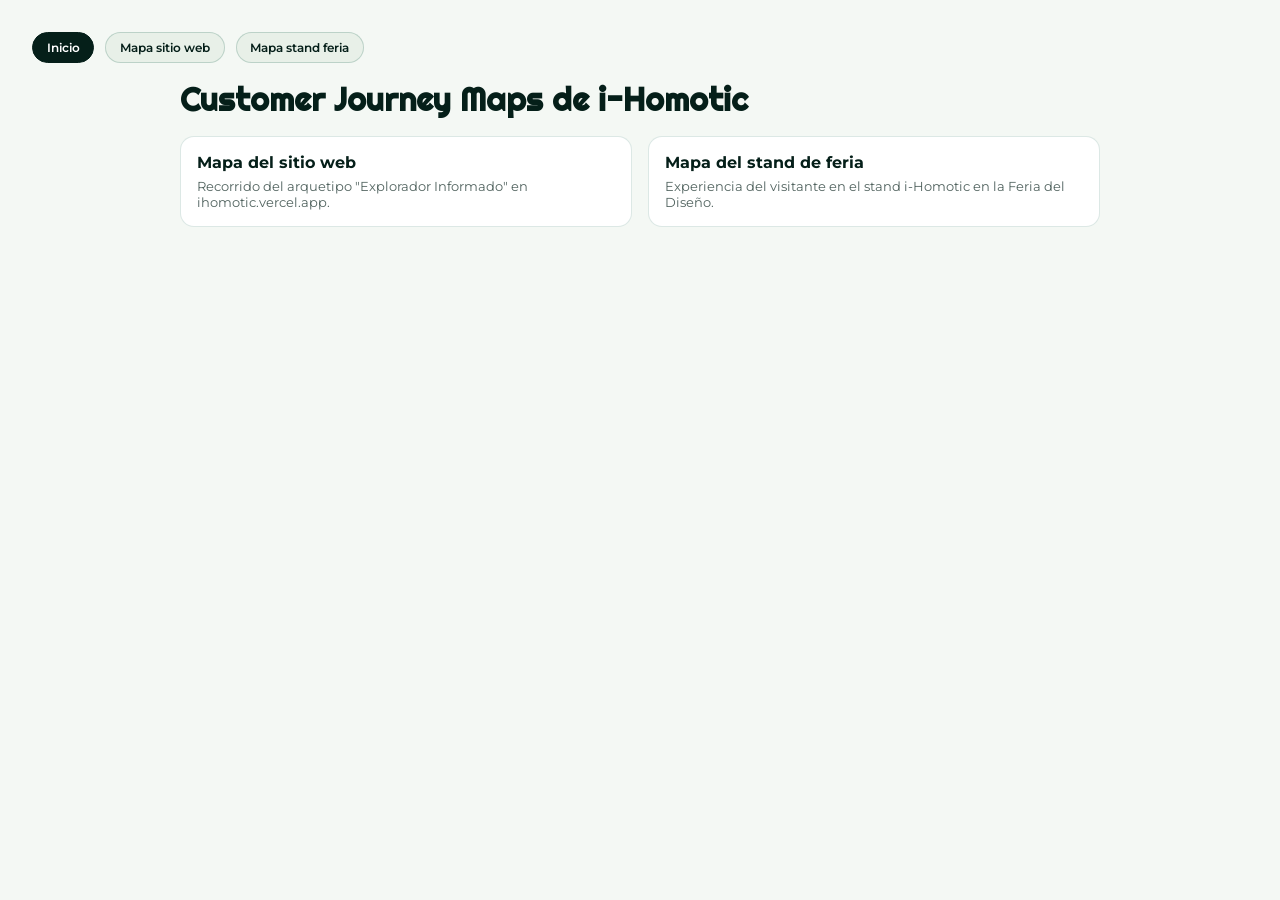
==== index.html @ fa628235 "Crear CSS global, navbar común e index de navegación Agent-Logs-Url: https://github.com/EAFIT-ENFASI" ====
<!DOCTYPE html>
<html lang="es">
<head>
  <meta charset="UTF-8">
  <meta name="viewport" content="width=device-width, initial-scale=1.0">
  <title>Customer Journey Maps – IHomotic</title>
  <link href="https://fonts.googleapis.com/css2?family=Righteous&family=Montserrat:wght@400;500;600;700&display=swap" rel="stylesheet">
  <link rel="stylesheet" href="styles.css">
</head>
<body>

  <nav class="global-nav" aria-label="Navegación principal">
    <a class="global-nav-link active" href="index.html" aria-current="page">Inicio</a>
    <a class="global-nav-link" href="customer-journey-map.html">Mapa sitio web</a>
    <a class="global-nav-link" href="cjm-stand-ihomotic.html">Mapa stand feria</a>
  </nav>

  <main class="index-main">
    <h1 class="index-title">Customer Journey Maps de i-Homotic</h1>
    <section class="index-links" aria-label="Páginas disponibles">
      <a class="index-card" href="customer-journey-map.html">
        <h2>Mapa del sitio web</h2>
        <p>Recorrido del arquetipo "Explorador Informado" en ihomotic.vercel.app.</p>
      </a>
      <a class="index-card" href="cjm-stand-ihomotic.html">
        <h2>Mapa del stand de feria</h2>
        <p>Experiencia del visitante en el stand i-Homotic en la Feria del Diseño.</p>
      </a>
    </section>
  </main>

</body>
</html>
---- styles.css ----
*, *::before, *::after { box-sizing: border-box; margin: 0; padding: 0; }

:root {
  --dark:   #051F19;
  --mid:    #07573B;
  --light:  #0B5B46;
  --lime:   #90AE2F;
  --bg:     #f4f8f4;
  --white:  #ffffff;
  --border: rgba(11, 91, 70, 0.14);
}

body {
  font-family: 'Montserrat', sans-serif;
  background: var(--bg);
  color: var(--dark);
  padding: 2rem;
  min-width: 1080px;
}

.global-nav {
  display: flex;
  gap: 0.7rem;
  flex-wrap: wrap;
  margin-bottom: 1rem;
}

.global-nav-link {
  text-decoration: none;
  color: var(--dark);
  background: #e8f0e8;
  border: 1px solid rgba(11, 91, 70, 0.2);
  padding: 0.45rem 0.85rem;
  border-radius: 999px;
  font-size: 0.78rem;
  font-weight: 600;
}

.global-nav-link:hover,
.global-nav-link:focus-visible {
  background: #dce9dc;
}

.global-nav-link.active {
  background: var(--dark);
  color: #fff;
  border-color: var(--dark);
}

/* ────────────────── Header ────────────────── */
.cjm-header {
  display: flex;
  align-items: center;
  justify-content: space-between;
  margin-bottom: 1.8rem;
  padding: 1.4rem 2rem;
  background: var(--dark);
  border-radius: 16px;
  color: white;
}

.cjm-title { font-family: 'Righteous', sans-serif; font-size: 1.75rem; letter-spacing: 0.3px; }
.cjm-title span { color: var(--lime); }
.cjm-subtitle { margin-top: 0.3rem; font-size: 0.82rem; color: rgba(255,255,255,0.5); font-weight: 500; }

.cjm-logo {
  display: flex; align-items: center; gap: 0.6rem;
  font-family: 'Righteous', sans-serif; font-size: 1rem; letter-spacing: 1px; color: white;
}
.logo-badge {
  width: 34px; height: 34px; background: var(--lime); border-radius: 9px;
  display: flex; align-items: center; justify-content: center;
  font-size: 1rem; font-weight: 900; color: var(--dark);
}

/* ────────────────── Table wrapper ────────────────── */
.table-wrap {
  border-radius: 16px;
  overflow: hidden;
  box-shadow: 0 4px 28px rgba(5, 31, 25, 0.09);
}

table {
  width: 100%;
  border-collapse: collapse;
  table-layout: fixed;
  background: var(--white);
}

/* ────────────────── Stage header row ────────────────── */
thead th {
  background: var(--dark);
  color: white;
  padding: 1rem 1rem 0.9rem;
  font-family: 'Montserrat', sans-serif;
  font-size: 0.78rem;
  font-weight: 700;
  text-transform: uppercase;
  letter-spacing: 1.1px;
  border-right: 1px solid rgba(255,255,255,0.07);
  vertical-align: middle;
}
thead th:first-child { width: 130px; background: #020f0b; border-right: 2px solid rgba(144,174,47,0.3); }
thead th:last-child  { border-right: none; }

.stage-num {
  display: inline-flex; align-items: center; justify-content: center;
  width: 20px; height: 20px; border-radius: 50%;
  background: var(--lime); color: var(--dark);
  font-size: 0.7rem; font-weight: 800;
  margin-right: 0.4rem; vertical-align: middle; flex-shrink: 0;
}

.stage-icon { display: block; font-size: 1.3rem; margin-bottom: 0.3rem; }

/* ────────────────── Row label ────────────────── */
.row-label {
  padding: 1rem 0.7rem;
  font-size: 0.72rem;
  font-weight: 700;
  text-transform: uppercase;
  letter-spacing: 0.9px;
  text-align: center;
  vertical-align: middle;
  border-right: 2px solid rgba(144,174,47,0.25);
  line-height: 1.45;
  width: 130px;
}

/* ────────────────── Data cells ────────────────── */
td:not(.row-label) {
  padding: 0.9rem 0.9rem;
  border-right: 1px solid var(--border);
  border-bottom: 1px solid var(--border);
  vertical-align: top;
  font-size: 0.79rem;
  line-height: 1.55;
}
td:last-child { border-right: none; }

/* ────────────────── Per-row themes ────────────────── */

/* Acciones */
tr.r-acciones .row-label { background: var(--mid); color: white; border-bottom: 1px solid rgba(144,174,47,0.2); }
tr.r-acciones td:not(.row-label) { background: #f7fdf8; color: #1a2e1a; }

/* Touchpoints */
tr.r-touch .row-label { background: var(--light); color: white; border-bottom: 1px solid rgba(144,174,47,0.2); }
tr.r-touch td:not(.row-label) { background: #f4fbf6; }

/* Emotions */
tr.r-emotions .row-label { background: var(--dark); color: var(--lime); font-size: 0.7rem; }
tr.r-emotions .emotion-cell { background: linear-gradient(170deg, #edf7f0 0%, #e4f0e8 100%); padding: 4px 0 2px; }
.emotion-chart { width: 100%; display: block; }

/* Pain */
tr.r-pain .row-label { background: #8b2222; color: white; border-bottom: 1px solid rgba(220,80,80,0.15); }
tr.r-pain td:not(.row-label) { background: #fff9f9; }

/* Solutions */
tr.r-sol .row-label { background: var(--lime); color: var(--dark); border-bottom: 1px solid rgba(11,91,70,0.12); }
tr.r-sol td:not(.row-label) { background: #f8fce6; }

/* ────────────────── Chips (touchpoints) ────────────────── */
.chip {
  display: inline-flex; align-items: center; gap: 0.25rem;
  padding: 0.18rem 0.5rem;
  border-radius: 20px;
  font-size: 0.7rem;
  font-weight: 600;
  margin: 0.12rem 0.08rem;
  line-height: 1.4;
}
.chip-g { background: rgba(11,91,70,0.09); color: var(--light); border: 1px solid rgba(11,91,70,0.18); }
.chip-l { background: rgba(144,174,47,0.12); color: #4d6512; border: 1px solid rgba(144,174,47,0.28); }
.chip-d { background: rgba(5,31,25,0.07); color: var(--dark); border: 1px solid rgba(5,31,25,0.14); }

/* ────────────────── Action items ────────────────── */
.a-item { display: flex; gap: 0.35rem; margin-bottom: 0.38rem; font-size: 0.78rem; color: #1a2e1a; }
.a-item:last-child { margin-bottom: 0; }
.a-arrow { color: var(--lime); font-weight: 800; flex-shrink: 0; margin-top: 0.05rem; }

/* ────────────────── Pain items ────────────────── */
.p-item { display: flex; gap: 0.35rem; margin-bottom: 0.38rem; font-size: 0.78rem; color: #6a1515; }
.p-item:last-child { margin-bottom: 0; }
.p-dot { color: #c0392b; font-size: 0.65rem; flex-shrink: 0; margin-top: 0.28rem; }
.p-insight {
  display: inline-block; margin-top: 0.3rem;
  font-size: 0.66rem; font-weight: 700; color: #8b2222;
  background: rgba(139,34,34,0.08); padding: 0.1rem 0.4rem; border-radius: 10px;
}

/* ────────────────── Solution items ────────────────── */
.s-item { display: flex; gap: 0.35rem; margin-bottom: 0.38rem; font-size: 0.78rem; color: #3a4f0a; }
.s-item:last-child { margin-bottom: 0; }
.s-check { color: var(--lime); font-weight: 900; flex-shrink: 0; }

/* ────────────────── Footer ────────────────── */
.cjm-footer {
  margin-top: 1.2rem;
  display: flex; justify-content: space-between; align-items: center;
  font-size: 0.72rem; color: rgba(5,31,25,0.38);
}
.legend {
  display: flex; gap: 1.2rem; align-items: center;
}
.legend-item { display: flex; gap: 0.4rem; align-items: center; font-size: 0.7rem; }
.legend-dot { width: 10px; height: 10px; border-radius: 50%; }
.legend-dot-active { background: #07573B; border: 2px solid #90AE2F; }
.legend-dot-peak { background: #90AE2F; }
.legend-dot-pain { background: #8b2222; }

/* ────────────────── Index ────────────────── */
.index-main {
  max-width: 920px;
  margin: 0 auto;
}

.index-title {
  font-family: 'Righteous', sans-serif;
  color: var(--dark);
  margin-bottom: 1rem;
}

.index-links {
  display: grid;
  grid-template-columns: repeat(2, minmax(0, 1fr));
  gap: 1rem;
}

.index-card {
  display: block;
  text-decoration: none;
  color: var(--dark);
  background: #fff;
  border: 1px solid var(--border);
  border-radius: 14px;
  padding: 1rem;
}

.index-card:hover,
.index-card:focus-visible {
  border-color: rgba(11, 91, 70, 0.35);
  box-shadow: 0 4px 20px rgba(5, 31, 25, 0.08);
}

.index-card h2 {
  margin-bottom: 0.35rem;
  font-size: 1rem;
}

.index-card p {
  font-size: 0.82rem;
  color: rgba(5,31,25,0.7);
}

/* ────────────────── Print ────────────────── */
@media print {
  body { padding: 0.4rem; min-width: unset; background: white; }
  .table-wrap { box-shadow: none; }
  .global-nav { display: none; }
}
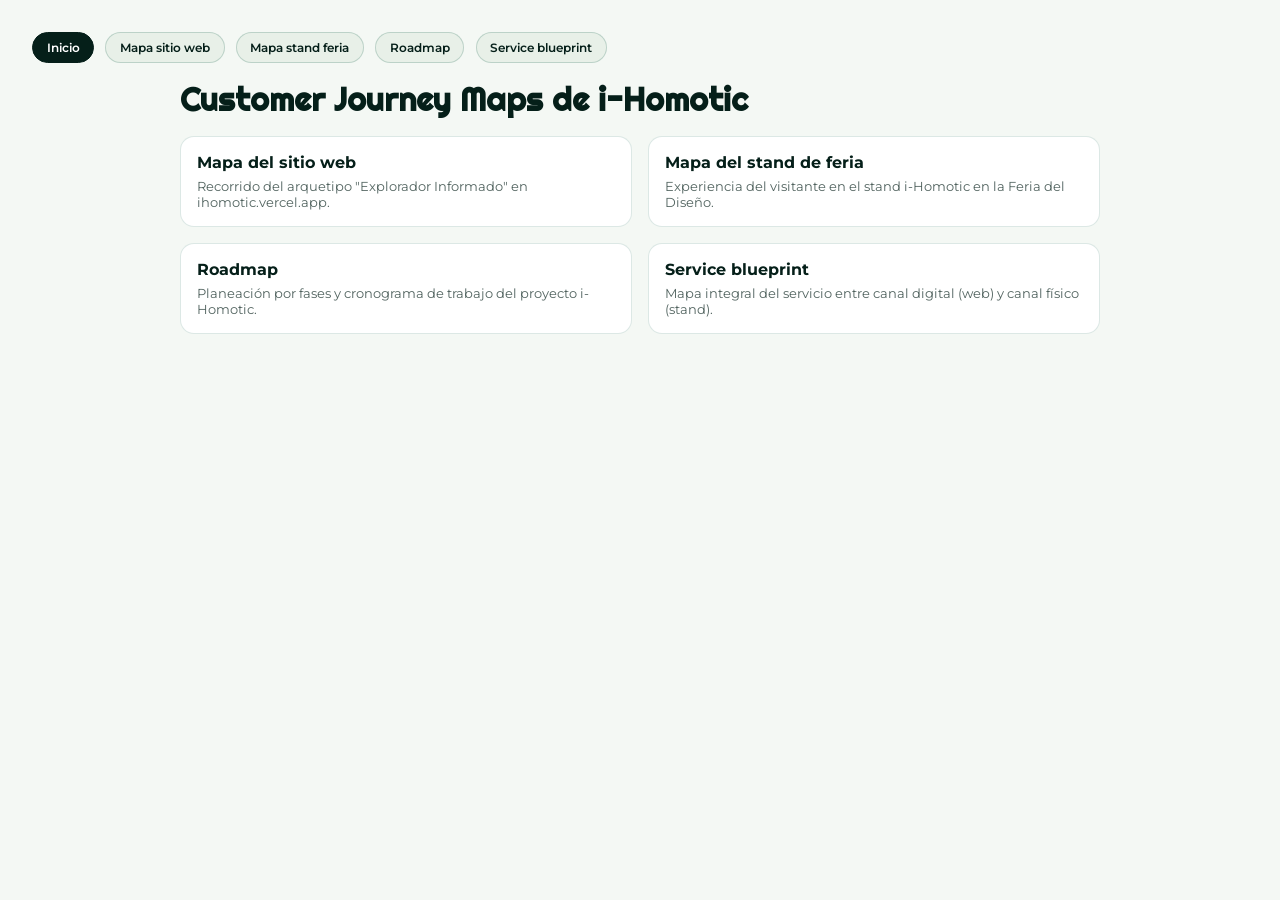
==== commit 3a021af6: "refactor: move inline css to styles and add nav links for new pages Agent-Logs-Url: https://github.c" ====
--- a/index.html
+++ b/index.html
@@ -13,6 +13,8 @@
     <a class="global-nav-link active" href="index.html" aria-current="page">Inicio</a>
     <a class="global-nav-link" href="customer-journey-map.html">Mapa sitio web</a>
     <a class="global-nav-link" href="cjm-stand-ihomotic.html">Mapa stand feria</a>
+    <a class="global-nav-link" href="roadmap-ihomotic.html">Roadmap</a>
+    <a class="global-nav-link" href="service-blueprint-ihomotic.html">Service blueprint</a>
   </nav>
 
   <main class="index-main">
@@ -26,6 +28,14 @@
         <h2>Mapa del stand de feria</h2>
         <p>Experiencia del visitante en el stand i-Homotic en la Feria del Diseño.</p>
       </a>
+      <a class="index-card" href="roadmap-ihomotic.html">
+        <h2>Roadmap</h2>
+        <p>Planeación por fases y cronograma de trabajo del proyecto i-Homotic.</p>
+      </a>
+      <a class="index-card" href="service-blueprint-ihomotic.html">
+        <h2>Service blueprint</h2>
+        <p>Mapa integral del servicio entre canal digital (web) y canal físico (stand).</p>
+      </a>
     </section>
   </main>
 
--- a/styles.css
+++ b/styles.css
@@ -260,3 +260,470 @@
   .table-wrap { box-shadow: none; }
   .global-nav { display: none; }
 }
+
+
+/* ────────────────── Roadmap page ────────────────── */
+body.roadmap-page *, body.roadmap-page *::before, body.roadmap-page *::after{ box-sizing: border-box; margin: 0; padding: 0; }
+    body.roadmap-page{
+      --dark:   #051F19;
+      --mid:    #07573B;
+      --light:  #0B5B46;
+      --lime:   #90AE2F;
+      --orange: #E8721A;
+      --bg:     #f4f8f4;
+      --white:  #ffffff;
+      --border: rgba(11,91,70,0.13);
+
+      /* Phase colors */
+      --p1: #5a7a3a;   /* Consolidación */
+      --p2: #2a6b52;   /* Validación */
+      --p3: #1a4a8a;   /* Presentaciones */
+      --p4: #7a4a1a;   /* Post-entrega cliente */
+
+      --p1-bg: rgba(90,122,58,0.10);
+      --p2-bg: rgba(42,107,82,0.10);
+      --p3-bg: rgba(26,74,138,0.10);
+      --p4-bg: rgba(122,74,26,0.10);
+
+      --row-h: 36px;
+      --label-w: 280px;
+      --meta-w: 420px;
+    }
+
+    body.roadmap-page{
+      font-family: 'Montserrat', sans-serif;
+      background: var(--bg);
+      color: var(--dark);
+      padding: 2rem;
+      min-width: 1400px;
+    }
+
+    /* ── HEADER ── */
+    body.roadmap-page header{
+      display: flex; align-items: center; justify-content: space-between;
+      background: var(--dark); border-radius: 16px;
+      padding: 1.4rem 2rem; margin-bottom: 1.6rem; color: white;
+    }
+    body.roadmap-page .h-title{ font-family: 'Righteous', sans-serif; font-size: 1.7rem; }
+    body.roadmap-page .h-title span{ color: var(--lime); }
+    body.roadmap-page .h-sub{ font-size: 0.8rem; color: rgba(255,255,255,.45); margin-top: 0.3rem; }
+    body.roadmap-page .h-logo{ display:flex; align-items:center; gap:.6rem;
+      font-family:'Righteous',sans-serif; font-size:1rem; letter-spacing:1px; }
+    body.roadmap-page .logo-badge{ width:34px; height:34px; background:var(--lime); border-radius:9px;
+      display:flex; align-items:center; justify-content:center;
+      font-size:1rem; font-weight:900; color:var(--dark); }
+
+    /* ── LEGEND ── */
+    body.roadmap-page .legend{
+      display:flex; gap:1.4rem; flex-wrap:wrap; align-items:center;
+      background:white; border-radius:12px; padding:.65rem 1.2rem;
+      margin-bottom:1.4rem; box-shadow:0 2px 10px rgba(5,31,25,.06);
+    }
+    body.roadmap-page .lg{ display:flex; align-items:center; gap:.4rem; font-size:.72rem; font-weight:600; }
+    body.roadmap-page .lg-dot{ width:12px; height:12px; border-radius:3px; flex-shrink:0; }
+
+    /* ── MAIN GRID ── */
+    body.roadmap-page .roadmap-wrap{
+      background: white; border-radius:16px; overflow:hidden;
+      box-shadow:0 4px 28px rgba(5,31,25,.09);
+    }
+
+    /* ── TOP BAR: month labels ── */
+    body.roadmap-page .month-bar{
+      display:flex;
+      border-bottom: 2px solid rgba(11,91,70,.15);
+    }
+    body.roadmap-page .month-bar .spacer{
+      width: calc(var(--label-w) + var(--meta-w));
+      flex-shrink:0;
+      background: #020f0b;
+      border-right: 2px solid rgba(144,174,47,.25);
+    }
+    body.roadmap-page .month-cell{
+      flex:1; text-align:center; padding:.55rem .3rem;
+      font-size:.72rem; font-weight:800; letter-spacing:1.5px; text-transform:uppercase;
+      color:white;
+      border-right:1px solid rgba(255,255,255,.07);
+    }
+    body.roadmap-page .month-cell:last-child{ border-right:none; }
+    body.roadmap-page .month-apr{ background: var(--dark); flex:30; }
+    body.roadmap-page .month-may{ background: var(--mid);  flex:31; }
+    body.roadmap-page .month-jun{ background: #1a3a2e; flex:30; opacity:.85; }
+    body.roadmap-page .month-jul{ background: #142e24; flex:31; opacity:.7; }
+    body.roadmap-page .month-aug{ background: #0e2019; flex:31; opacity:.6; }
+
+    /* ── DAY BAR ── */
+    body.roadmap-page .day-bar{
+      display:flex;
+      border-bottom: 1px solid var(--border);
+      background:#f8fcf9;
+    }
+    body.roadmap-page .day-bar .spacer{
+      width: calc(var(--label-w) + var(--meta-w));
+      flex-shrink:0;
+      background:#020f0b;
+      border-right:2px solid rgba(144,174,47,.25);
+      padding:.3rem .6rem;
+      font-size:.6rem; font-weight:700; letter-spacing:1px; text-transform:uppercase;
+      color:rgba(144,174,47,.7); display:flex; align-items:center;
+    }
+    body.roadmap-page .day-cell{
+      flex:1; text-align:center; padding:.28rem 0;
+      font-size:.58rem; color:rgba(5,31,25,.35); font-weight:600;
+      border-right:1px solid var(--border);
+      min-width:14px;
+    }
+    body.roadmap-page .day-cell.weekend{ background:rgba(11,91,70,.04); color:rgba(5,31,25,.22); }
+    body.roadmap-page .day-cell.today{ background:rgba(144,174,47,.15); color:var(--mid); font-weight:800; }
+    body.roadmap-page .day-cell:last-child{ border-right:none; }
+
+    /* ── PHASE HEADER ROWS ── */
+    body.roadmap-page .phase-header{
+      display:flex; align-items:stretch;
+      border-bottom:1px solid var(--border);
+    }
+    body.roadmap-page .phase-label{
+      width: calc(var(--label-w) + var(--meta-w));
+      flex-shrink:0;
+      display:flex; align-items:center; gap:.7rem;
+      padding:.65rem 1rem;
+      border-right:2px solid rgba(144,174,47,.2);
+    }
+    body.roadmap-page .phase-num{
+      width:26px; height:26px; border-radius:7px;
+      display:flex; align-items:center; justify-content:center;
+      font-size:.8rem; font-weight:800; color:white; flex-shrink:0;
+    }
+    body.roadmap-page .phase-title{ font-size:.82rem; font-weight:800; letter-spacing:.3px; line-height:1.3; }
+    body.roadmap-page .phase-sub{ font-size:.68rem; font-weight:500; opacity:.65; margin-top:.1rem; }
+    body.roadmap-page .phase-gantt{
+      flex:1; display:flex; align-items:center;
+      padding:.4rem 0;
+      position:relative;
+    }
+
+    /* ── TASK ROWS ── */
+    body.roadmap-page .task-row{
+      display:flex; align-items:stretch; min-height:var(--row-h);
+      border-bottom:1px solid var(--border);
+    }
+    body.roadmap-page .task-row:last-child{ border-bottom:none; }
+
+    body.roadmap-page .task-label{
+      width:var(--label-w); flex-shrink:0;
+      padding:.5rem .8rem .5rem 2.2rem;
+      font-size:.74rem; line-height:1.45;
+      border-right:1px solid var(--border);
+      display:flex; align-items:center;
+    }
+
+    body.roadmap-page .task-meta{
+      width:var(--meta-w); flex-shrink:0;
+      display:grid; grid-template-columns: 72px 72px 64px 1fr;
+      border-right:2px solid rgba(144,174,47,.2);
+      font-size:.68rem;
+    }
+    body.roadmap-page .meta-cell{
+      padding:.45rem .5rem;
+      border-right:1px solid var(--border);
+      display:flex; align-items:center; font-weight:500;
+      color:rgba(5,31,25,.6);
+    }
+    body.roadmap-page .meta-cell:last-child{ border-right:none; font-size:.65rem; color:rgba(5,31,25,.5); }
+    body.roadmap-page .meta-cell.resp{ font-weight:600; color:var(--mid); }
+    body.roadmap-page .badge-done{ background:rgba(144,174,47,.18); color:#4d6512; }
+    body.roadmap-page .badge-inprog{ background:rgba(7,87,59,.13); color:var(--mid); }
+    body.roadmap-page .badge-pending{ background:rgba(5,31,25,.07); color:rgba(5,31,25,.5); }
+    body.roadmap-page .badge-client{ background:rgba(232,114,26,.12); color:#9a4a08; }
+    body.roadmap-page .status-dot{
+      display:inline-flex; align-items:center; justify-content:center;
+      width:20px; height:20px; border-radius:50%;
+      font-size:.6rem; font-weight:800;
+    }
+
+    body.roadmap-page .task-gantt{
+      flex:1; position:relative;
+      background: repeating-linear-gradient(
+        90deg,
+        transparent,
+        transparent calc(100% / 153 * 7 - 1px),
+        rgba(11,91,70,.05) calc(100% / 153 * 7 - 1px),
+        rgba(11,91,70,.05) calc(100% / 153 * 7)
+      );
+    }
+
+    /* Gantt bars */
+    body.roadmap-page .bar{
+      position:absolute; top:50%; transform:translateY(-50%);
+      height:18px; border-radius:5px;
+      display:flex; align-items:center; padding:0 6px;
+      font-size:.6rem; font-weight:700; color:white;
+      white-space:nowrap; overflow:hidden; text-overflow:ellipsis;
+      box-shadow:0 1px 4px rgba(0,0,0,.15);
+    }
+
+    /* Milestone markers */
+    body.roadmap-page .milestone{
+      position:absolute; top:50%; transform:translate(-50%,-50%);
+      width:12px; height:12px; background:var(--lime);
+      border:2px solid var(--dark); border-radius:50%;
+      z-index:10;
+    }
+    body.roadmap-page .milestone-label{
+      position:absolute; top:50%; transform:translateY(-50%);
+      font-size:.6rem; font-weight:700; color:var(--dark);
+      white-space:nowrap; background:rgba(144,174,47,.9);
+      padding:.15rem .4rem; border-radius:4px;
+      z-index:10;
+    }
+
+    /* Today line */
+    body.roadmap-page .today-line{
+      position:absolute; top:0; bottom:0; width:2px;
+      background:rgba(232,114,26,.7);
+      z-index:20;
+    }
+    body.roadmap-page .today-label{
+      position:absolute; top:2px;
+      font-size:.58rem; font-weight:800; color:var(--orange);
+      background:white; padding:.1rem .3rem; border-radius:3px;
+      border:1px solid var(--orange); white-space:nowrap;
+      transform:translateX(-50%);
+    }
+
+    /* Post-entrega overlay */
+    body.roadmap-page .client-overlay{
+      position:absolute; top:0; bottom:0;
+      background:rgba(232,114,26,.04);
+      border-left:2px dashed rgba(232,114,26,.35);
+      z-index:1;
+    }
+
+    /* Section separator */
+    body.roadmap-page .section-sep{
+      display:flex; align-items:center; gap:0;
+    }
+    body.roadmap-page .sep-label{
+      width:calc(var(--label-w) + var(--meta-w));
+      flex-shrink:0; padding:.4rem 1rem;
+      font-size:.62rem; font-weight:800; letter-spacing:1.8px; text-transform:uppercase;
+      border-right:2px solid rgba(144,174,47,.2);
+    }
+    body.roadmap-page .sep-gantt{ flex:1; }
+
+    /* ── FOOTER ── */
+    body.roadmap-page footer{
+      margin-top:1.2rem;
+      display:flex; justify-content:space-between; align-items:center;
+      font-size:.7rem; color:rgba(5,31,25,.35);
+      flex-wrap:wrap; gap:.5rem;
+    }
+    body.roadmap-page .ft-legend{ display:flex; gap:1.2rem; flex-wrap:wrap; }
+    body.roadmap-page .ft-li{ display:flex; gap:.4rem; align-items:center; }
+    body.roadmap-page .ft-dot{ width:9px; height:9px; border-radius:50%; }
+
+/* ────────────────── Service blueprint page ────────────────── */
+body.service-blueprint-page *, body.service-blueprint-page *::before, body.service-blueprint-page *::after{ box-sizing: border-box; margin: 0; padding: 0; }
+
+    body.service-blueprint-page{
+      --dark:    #051F19;
+      --mid:     #07573B;
+      --light:   #0B5B46;
+      --lime:    #90AE2F;
+      --lime-bg: rgba(144,174,47,0.10);
+      --red:     #8b2222;
+      --bg:      #f4f8f4;
+      --white:   #ffffff;
+      --border:  rgba(11,91,70,0.13);
+      --col-w:   148px;
+    }
+
+    body.service-blueprint-page{
+      font-family: 'Montserrat', sans-serif;
+      background: var(--bg);
+      color: var(--dark);
+      padding: 2rem;
+      min-width: 1300px;
+    }
+
+    /* ── HEADER ── */
+    body.service-blueprint-page header{
+      display: flex; align-items: center; justify-content: space-between;
+      background: var(--dark); border-radius: 16px;
+      padding: 1.4rem 2rem; margin-bottom: 1.8rem; color: white;
+    }
+    body.service-blueprint-page .h-title{ font-family: 'Righteous', sans-serif; font-size: 1.7rem; }
+    body.service-blueprint-page .h-title span{ color: var(--lime); }
+    body.service-blueprint-page .h-sub{ font-size: 0.8rem; color: rgba(255,255,255,.45); margin-top: 0.3rem; font-weight:500; }
+    body.service-blueprint-page .h-logo{ display:flex; align-items:center; gap:.6rem;
+      font-family:'Righteous',sans-serif; font-size:1rem; letter-spacing:1px; }
+    body.service-blueprint-page .logo-badge{ width:34px; height:34px; background:var(--lime); border-radius:9px;
+      display:flex; align-items:center; justify-content:center;
+      font-size:1rem; font-weight:900; color:var(--dark); }
+
+    /* ── LEGEND BAND ── */
+    body.service-blueprint-page .legend-band{
+      display: flex; gap: 1.6rem; align-items: center;
+      background: var(--white); border-radius: 12px;
+      padding: .7rem 1.4rem; margin-bottom: 1.4rem;
+      box-shadow: 0 2px 10px rgba(5,31,25,.06);
+      flex-wrap: wrap;
+    }
+    body.service-blueprint-page .lg-item{ display:flex; align-items:center; gap:.45rem; font-size:.72rem; font-weight:600; color:var(--dark); }
+    body.service-blueprint-page .lg-dot{ width:11px; height:11px; border-radius:50%; flex-shrink:0; }
+    body.service-blueprint-page .lg-line{ width:28px; height:3px; border-radius:2px; flex-shrink:0; }
+
+    /* ── MAIN TABLE ── */
+    body.service-blueprint-page .bp-wrap{
+      border-radius:16px; overflow:hidden;
+      box-shadow: 0 4px 28px rgba(5,31,25,.09);
+    }
+
+    body.service-blueprint-page table{
+      width: 100%; border-collapse: collapse;
+      table-layout: fixed; background: var(--white);
+    }
+
+    /* Stage columns */
+    body.service-blueprint-page col.c-label{ width: var(--col-w); }
+    body.service-blueprint-page col.c-stage{ width: auto; }
+
+    /* ── THEAD ── */
+    body.service-blueprint-page thead th{
+      background: var(--dark); color: white;
+      padding: .9rem .85rem;
+      font-size: .73rem; font-weight:700;
+      text-transform:uppercase; letter-spacing:1px;
+      border-right: 1px solid rgba(255,255,255,.07);
+      vertical-align: middle;
+    }
+    body.service-blueprint-page thead th:first-child{
+      background: #020f0b; width: var(--col-w);
+      border-right: 2px solid rgba(144,174,47,.3);
+    }
+    body.service-blueprint-page thead th:last-child{ border-right: none; }
+    body.service-blueprint-page .s-icon{ display:block; font-size:1.2rem; margin-bottom:.25rem; }
+    body.service-blueprint-page .s-num{
+      display:inline-flex; align-items:center; justify-content:center;
+      width:18px; height:18px; border-radius:50%;
+      background:var(--lime); color:var(--dark);
+      font-size:.65rem; font-weight:800; margin-right:.35rem;
+      vertical-align:middle; flex-shrink:0;
+    }
+    body.service-blueprint-page .s-channel{
+      display:inline-block; margin-top:.35rem;
+      font-size:.6rem; padding:.1rem .45rem; border-radius:8px; font-weight:700;
+      letter-spacing:.5px; text-transform:uppercase;
+    }
+    body.service-blueprint-page .ch-web{ background:rgba(144,174,47,.18); color:#4d6512; }
+    body.service-blueprint-page .ch-stand{ background:rgba(7,87,59,.18); color:#07573b; }
+    body.service-blueprint-page .ch-both{ background:rgba(5,31,25,.12); color:#051f19; }
+
+    /* ── ROW LABELS ── */
+    body.service-blueprint-page .row-label{
+      padding: .9rem .65rem;
+      font-size: .68rem; font-weight:700;
+      text-transform:uppercase; letter-spacing:.85px;
+      text-align:center; vertical-align:middle;
+      border-right: 2px solid rgba(144,174,47,.22);
+      line-height:1.45; width:var(--col-w);
+    }
+
+    /* ── DATA CELLS ── */
+    body.service-blueprint-page td:not(.row-label){
+      padding: .8rem .85rem;
+      border-right: 1px solid var(--border);
+      border-bottom: 1px solid var(--border);
+      vertical-align: top;
+      font-size: .76rem; line-height:1.55;
+    }
+    body.service-blueprint-page td:last-child{ border-right:none; }
+
+    /* ── DIVIDER ROWS ── */
+    body.service-blueprint-page .divider-row td{
+      padding: 0; border-right:none; border-bottom:none;
+    }
+    body.service-blueprint-page .divider-inner{
+      display:flex; align-items:center; gap:.7rem;
+      padding:.38rem 1rem;
+      font-size:.62rem; font-weight:800; letter-spacing:1.8px; text-transform:uppercase;
+    }
+    body.service-blueprint-page .div-line{ flex:1; height:1px; }
+
+    body.service-blueprint-page .div-interaction  .divider-inner{ background:#e8f4ec; color:var(--light); }
+    body.service-blueprint-page .div-interaction  .div-line{ background:var(--light); }
+    body.service-blueprint-page .div-visibility   .divider-inner{ background:#051F19; color:white; }
+    body.service-blueprint-page .div-visibility   .div-line{ background:white; opacity:.4; }
+    body.service-blueprint-page .div-internal     .divider-inner{ background:#e2eee7; color:var(--mid); }
+    body.service-blueprint-page .div-internal     .div-line{ background:var(--mid); opacity:.5; }
+
+    /* ── ROW THEMES ── */
+
+    /* Evidence */
+    body.service-blueprint-page tr.r-evidence .row-label{ background:#1a3a2e; color:rgba(255,255,255,.8); }
+    body.service-blueprint-page tr.r-evidence td:not(.row-label){ background:#f0f7f3; }
+
+    /* Customer journey */
+    body.service-blueprint-page tr.r-journey .row-label{ background:var(--mid); color:white; }
+    body.service-blueprint-page tr.r-journey td:not(.row-label){ background:#f7fdf8; color:#1a2e1a; }
+
+    /* Frontstage employees */
+    body.service-blueprint-page tr.r-front-emp .row-label{ background:var(--light); color:white; }
+    body.service-blueprint-page tr.r-front-emp td:not(.row-label){ background:#f2faf5; }
+
+    /* Frontstage technology */
+    body.service-blueprint-page tr.r-front-tech .row-label{ background:#2a5c40; color:rgba(255,255,255,.85); }
+    body.service-blueprint-page tr.r-front-tech td:not(.row-label){ background:#eef8f3; }
+
+    /* Backstage */
+    body.service-blueprint-page tr.r-back .row-label{ background:#0d3524; color:rgba(255,255,255,.8); }
+    body.service-blueprint-page tr.r-back td:not(.row-label){ background:#e8f2ec; }
+
+    /* Support */
+    body.service-blueprint-page tr.r-support .row-label{ background:#1b4a31; color:rgba(255,255,255,.7); }
+    body.service-blueprint-page tr.r-support td:not(.row-label){ background:#e4f0e8; }
+
+    /* ── CHIPS ── */
+    body.service-blueprint-page .chip{
+      display:inline-flex; align-items:center; gap:.22rem;
+      padding:.16rem .46rem; border-radius:20px;
+      font-size:.67rem; font-weight:600;
+      margin:.1rem .06rem; line-height:1.4;
+    }
+    body.service-blueprint-page .chip-g{ background:rgba(11,91,70,.09); color:var(--light); border:1px solid rgba(11,91,70,.18); }
+    body.service-blueprint-page .chip-l{ background:rgba(144,174,47,.12); color:#4d6512; border:1px solid rgba(144,174,47,.28); }
+    body.service-blueprint-page .chip-d{ background:rgba(5,31,25,.07); color:var(--dark); border:1px solid rgba(5,31,25,.14); }
+    body.service-blueprint-page .chip-r{ background:rgba(139,34,34,.08); color:#7a1a1a; border:1px solid rgba(139,34,34,.18); }
+    body.service-blueprint-page .chip-w{ background:rgba(7,87,59,.14); color:#07573b; border:1px solid rgba(7,87,59,.22); }
+
+    /* ── LIST ITEMS ── */
+    body.service-blueprint-page .li{ display:flex; gap:.3rem; margin-bottom:.32rem; font-size:.76rem; }
+    body.service-blueprint-page .li:last-child{ margin-bottom:0; }
+    body.service-blueprint-page .li-dot{ flex-shrink:0; margin-top:.18rem; }
+    body.service-blueprint-page .arrow{ color:var(--lime); font-weight:900; }
+    body.service-blueprint-page .gear{ color:var(--light); }
+    body.service-blueprint-page .bolt{ color:#c0392b; }
+    body.service-blueprint-page .check{ color:var(--lime); font-weight:900; }
+    body.service-blueprint-page .emp{ color:var(--mid); font-weight:900; }
+
+    body.service-blueprint-page .time-badge{
+      display:inline-block; padding:.12rem .5rem; border-radius:8px;
+      font-size:.65rem; font-weight:700;
+      background:rgba(144,174,47,.15); color:#4d6512;
+      border:1px solid rgba(144,174,47,.3); margin-bottom:.5rem;
+    }
+
+    /* ── FOOTER ── */
+    body.service-blueprint-page footer{
+      margin-top:1.2rem;
+      display:flex; justify-content:space-between; align-items:center;
+      font-size:.7rem; color:rgba(5,31,25,.35);
+    }
+    body.service-blueprint-page .ft-legend{ display:flex; gap:1.2rem; flex-wrap:wrap; }
+    body.service-blueprint-page .ft-li{ display:flex; gap:.4rem; align-items:center; }
+    body.service-blueprint-page .ft-dot{ width:9px; height:9px; border-radius:50%; }
+
+    @media print{
+      body.service-blueprint-page{ padding:.4rem; min-width:unset; background:white; }
+      body.service-blueprint-page .bp-wrap{ box-shadow:none; }
+    }
